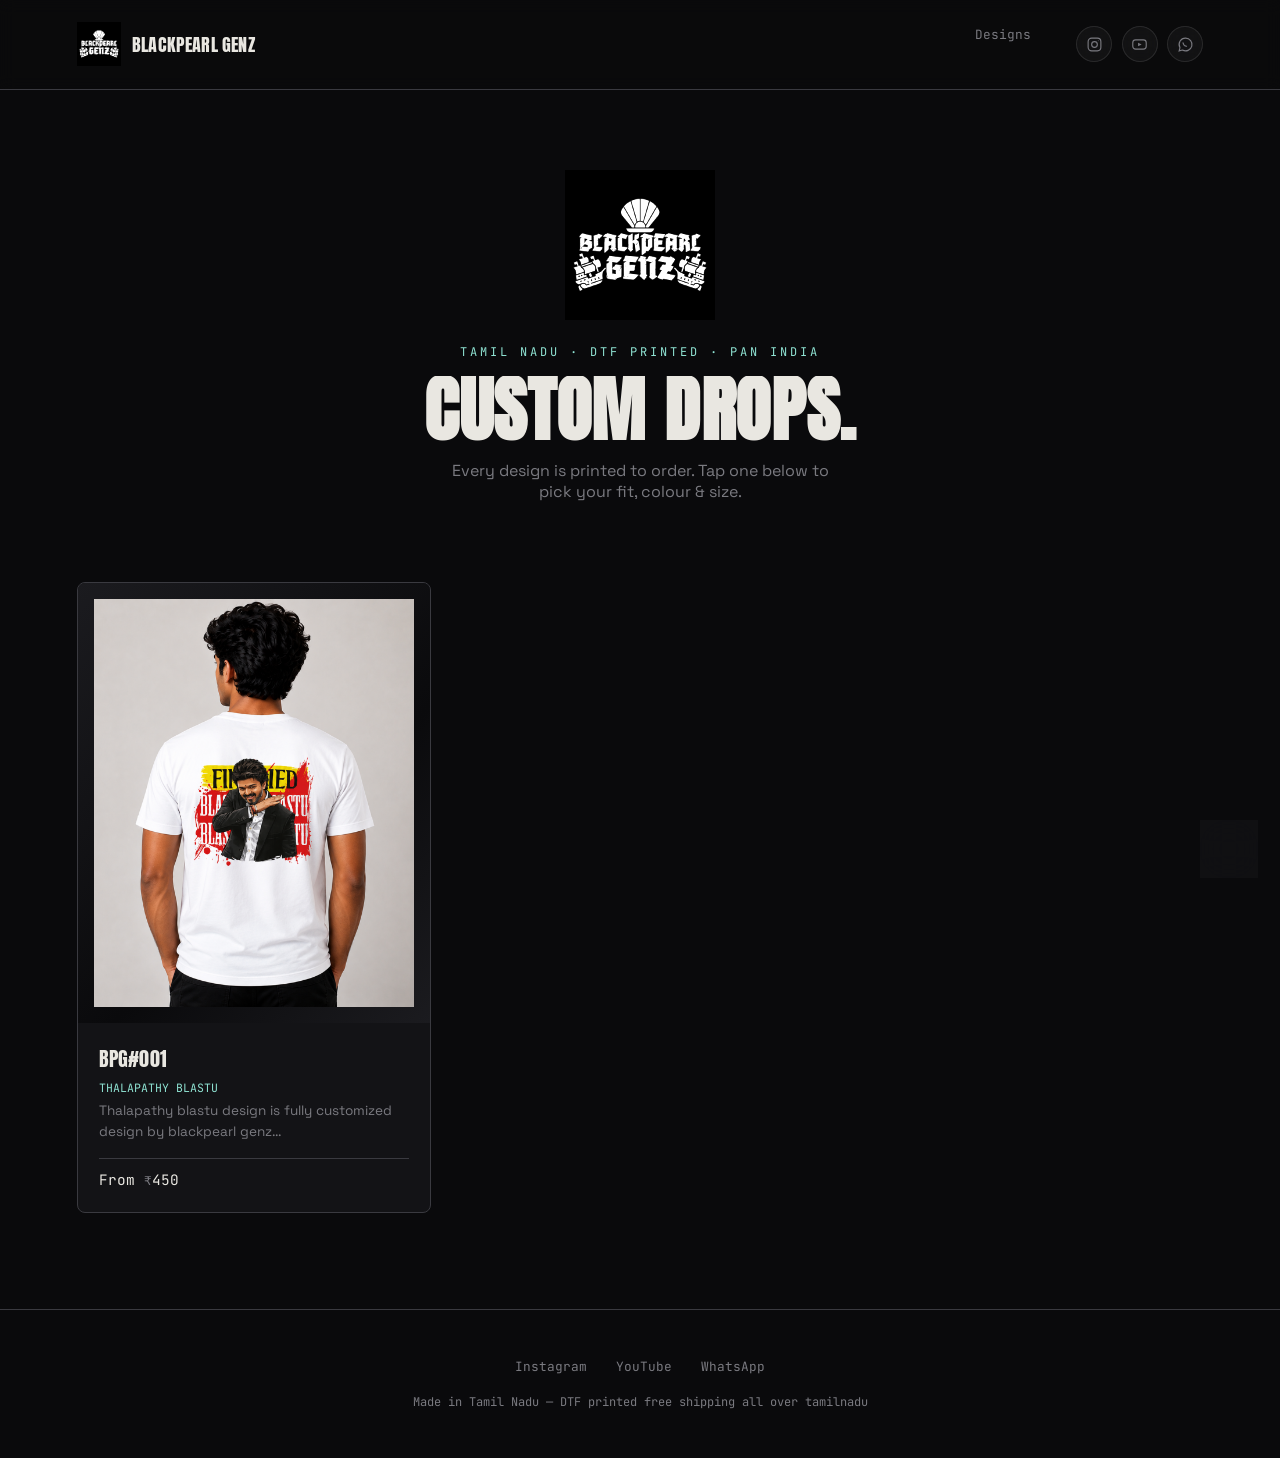
==== index.html @ fad4deaf "add site files" ====
<!DOCTYPE html>
<html lang="en">
<head>
<meta charset="UTF-8">
<meta name="viewport" content="width=device-width, initial-scale=1.0">
<title>BLACKPEARL GENZ — Custom Printed T-Shirts</title>
<link rel="preconnect" href="https://fonts.googleapis.com">
<link rel="preconnect" href="https://fonts.gstatic.com" crossorigin>
<link href="https://fonts.googleapis.com/css2?family=Anton&family=Space+Grotesk:wght@400;500;700&family=JetBrains+Mono:wght@400;500;700&display=swap" rel="stylesheet">
<link rel="stylesheet" href="style.css">
</head>
<body>

<nav class="nav">
  <a href="index.html" class="nav-brand">
    <img src="images/logo.png" alt="Blackpearl Genz" class="nav-logo-img">
    <span class="nav-brand-name display">Blackpearl Genz</span>
  </a>
  <div class="nav-links">
    <a href="#designs">Designs</a>
    <div class="nav-social">
      <a href="https://instagram.com/YOUR_HANDLE" target="_blank" rel="noopener" class="social-btn" aria-label="Instagram">
        <svg viewBox="0 0 24 24" fill="none" stroke="currentColor" stroke-width="1.6"><rect x="3" y="3" width="18" height="18" rx="5"/><circle cx="12" cy="12" r="4"/><circle cx="17.3" cy="6.7" r="0.6" fill="currentColor" stroke="none"/></svg>
      </a>
      <a href="https://youtube.com/@YOUR_CHANNEL" target="_blank" rel="noopener" class="social-btn" aria-label="YouTube">
        <svg viewBox="0 0 24 24" fill="none" stroke="currentColor" stroke-width="1.6"><rect x="2.5" y="5.5" width="19" height="13" rx="4"/><path d="M10 9.5l5 2.5-5 2.5z" fill="currentColor" stroke="none"/></svg>
      </a>
      <a href="https://wa.me/91YOURNUMBER" target="_blank" rel="noopener" class="social-btn" aria-label="WhatsApp">
        <svg viewBox="0 0 24 24" fill="none" stroke="currentColor" stroke-width="1.6"><path d="M12 3a9 9 0 00-7.8 13.5L3 21l4.7-1.2A9 9 0 1012 3z"/><path d="M8.5 9.5c.3 2.6 2.4 4.7 5 5" stroke-linecap="round"/></svg>
      </a>
    </div>
  </div>
</nav>

<a href="https://wa.me/91YOURNUMBER" target="_blank" rel="noopener" class="whatsapp-float" aria-label="Chat on WhatsApp">
  <svg viewBox="0 0 24 24" fill="none" stroke="currentColor" stroke-width="1.6"><path d="M12 3a9 9 0 00-7.8 13.5L3 21l4.7-1.2A9 9 0 1012 3z"/><path d="M8.5 9.5c.3 2.6 2.4 4.7 5 5" stroke-linecap="round"/></svg>
</a>

<section class="hero">
  <img src="images/logo.png" alt="Blackpearl Genz" class="hero-logo">
  <div class="eyebrow">Tamil Nadu &middot; DTF Printed &middot; Pan India</div>
  <h1 class="display hero-title">Custom drops.</h1>
  <p>Every design is printed to order. Tap one below to pick your fit, colour &amp; size.</p>
</section>

<section class="grid-section" id="designs">
  <div class="product-grid" id="product-grid"></div>
</section>

<footer>
  <div class="footer-links">
    <a href="https://instagram.com/YOUR_HANDLE" target="_blank" rel="noopener">Instagram</a>
    <a href="https://youtube.com/@YOUR_CHANNEL" target="_blank" rel="noopener">YouTube</a>
    <a href="https://wa.me/91YOURNUMBER" target="_blank" rel="noopener">WhatsApp</a>
  </div>
  <div class="footer-note">Made in Tamil Nadu — DTF printed free shipping all over tamilnadu</div>
</footer>

<script src="products-data.js"></script>
<script>
  const grid = document.getElementById('product-grid');

  DESIGNS.forEach((d, index) => {
    const card = document.createElement('a');
    card.href = `product.html?code=${encodeURIComponent(d.code)}`;
    card.className = 'card reveal';
    card.style.transitionDelay = `${index * 80}ms`;

    card.innerHTML = `
      <div class="card-image">
        <img class="card-img" src="${d.fits[0].images[0]}" data-images='${JSON.stringify(d.fits[0].images)}' data-index="0"
             alt="${d.code}" onerror="this.parentElement.innerHTML='${d.code} — add photo';">
      </div>
      <div class="card-body">
        <div class="card-name display">${d.code}</div>
        <div class="card-sub">${d.name}</div>
        <div class="card-desc">${d.description}</div>
        <div class="card-price">From <span>₹</span>${d.cardPrice}</div>
      </div>
    `;
    grid.appendChild(card);
  });

  // Auto-cycle each card's photo gallery
  const prefersReducedMotion = window.matchMedia('(prefers-reduced-motion: reduce)').matches;
  if (!prefersReducedMotion) {
    setInterval(() => {
      document.querySelectorAll('.card-img').forEach(img => {
        let images;
        try { images = JSON.parse(img.dataset.images); } catch (e) { return; }
        if (!images || images.length <= 1) return;
        let idx = (parseInt(img.dataset.index, 10) + 1) % images.length;
        img.dataset.index = idx;
        img.style.opacity = 0;
        setTimeout(() => { img.src = images[idx]; img.style.opacity = 1; }, 350);
      });
    }, 3200);
  }

  // Fade-up reveal on scroll
  const revealObserver = new IntersectionObserver((entries) => {
    entries.forEach(entry => {
      if (entry.isIntersecting) {
        entry.target.classList.add('in-view');
        revealObserver.unobserve(entry.target);
      }
    });
  }, { threshold: 0.15 });
  document.querySelectorAll('.reveal').forEach(el => revealObserver.observe(el));
</script>

</body>
</html>
---- style.css ----
:root{
  --bg:        #0a0a0c;
  --surface:   #131316;
  --surface-2: #1b1b1f;
  --ink:       #e9e7e1;
  --muted:     #7a7a80;
  --pearl:     #8fe3d3;
  --sheen:     #b98fe3;
  --stitch:    #3a3a40;
}

*{ margin:0; padding:0; box-sizing:border-box; }
html{ scroll-behavior:smooth; }
body{
  background:var(--bg);
  color:var(--ink);
  font-family:'Space Grotesk', sans-serif;
}
a{ color:inherit; text-decoration:none; }
.display{ font-family:'Anton', sans-serif; letter-spacing:0.01em; text-transform:uppercase; }
.mono{ font-family:'JetBrains Mono', monospace; }

/* ---------- NAV ---------- */
.nav{
  display:flex; justify-content:space-between; align-items:center;
  padding:1.4rem 6vw;
  border-bottom:1px solid var(--stitch);
  position:sticky; top:0; background:rgba(10,10,12,0.9);
  backdrop-filter:blur(8px);
  z-index:10;
}
.nav-logo{ font-size:1.3rem; }
.nav-logo-img{ height:44px; width:auto; filter:invert(1) brightness(1.15); display:block; }
.nav-brand{ display:flex; align-items:center; }
.nav-links{ display:flex; gap:1.6rem; font-family:'JetBrains Mono', monospace; font-size:0.8rem; color:var(--muted); }
.nav-links a:hover{ color:var(--pearl); }

/* ---------- HOME HERO ---------- */
.hero{
  padding:5rem 6vw 3rem;
  text-align:center;
  position:relative;
  overflow:hidden;
}
.hero .eyebrow{
  position:relative; z-index:1;
  font-family:'JetBrains Mono', monospace; font-size:0.75rem;
  letter-spacing:0.25em; color:var(--pearl); text-transform:uppercase;
  margin-bottom:1rem;
}
.hero-logo{
  width:150px;
  height:auto;
  margin:0 auto 1.5rem;
  display:block;
  filter:invert(1) brightness(1.15);
}
.hero h1{ position:relative; z-index:1; font-size:clamp(2.4rem, 7vw, 4.5rem); line-height:0.95; }
.hero-title{
  background:linear-gradient(100deg, var(--ink) 30%, var(--pearl) 50%, var(--sheen) 65%, var(--ink) 85%);
  background-size:250% 100%;
  -webkit-background-clip:text; background-clip:text; color:transparent;
  animation:sheen-shift 8s ease-in-out infinite;
}
.hero p{ position:relative; z-index:1; color:var(--muted); margin-top:1rem; max-width:40ch; margin-left:auto; margin-right:auto; }

/* ---------- SCROLL REVEAL ---------- */
.reveal{
  opacity:0;
  transform:translateY(24px);
  transition:opacity 0.6s ease, transform 0.6s ease;
}
.reveal.in-view{ opacity:1; transform:translateY(0); }

/* ---------- PRODUCT GRID ---------- */
.grid-section{ padding:2rem 6vw 6rem; }
.product-grid{
  display:grid;
  grid-template-columns:repeat(auto-fill, minmax(260px, 1fr));
  gap:2rem;
  max-width:1200px;
  margin:0 auto;
}
.card{
  background:var(--surface);
  border:1px solid var(--stitch);
  border-radius:8px;
  overflow:hidden;
  transition:transform 0.25s ease, box-shadow 0.25s ease, border-color 0.25s ease;
  display:flex;
  flex-direction:column;
}
.card:hover{
  transform:translateY(-6px);
  box-shadow:0 20px 40px rgba(0,0,0,0.45);
  border-color:var(--pearl);
}
.card-image{
  width:100%;
  aspect-ratio:4/5;
  background:linear-gradient(135deg, var(--surface-2), #0a0a0c 60%, var(--surface-2));
  display:flex; align-items:center; justify-content:center;
  color:var(--muted);
  font-family:'JetBrains Mono', monospace;
  font-size:0.75rem;
  text-align:center;
  padding:1rem;
  overflow:hidden;
}
.card-image img{
  width:100%; height:100%; object-fit:cover; display:block;
  transition:opacity 0.35s ease, transform 0.5s ease;
}
.card:hover .card-image img{ transform:scale(1.06); }
.card-body{ padding:1.2rem 1.3rem 1.4rem; display:flex; flex-direction:column; gap:0.4rem; flex:1; }
.card-name{ font-size:1.25rem; }
.card-sub{ font-family:'JetBrains Mono', monospace; font-size:0.72rem; color:var(--pearl); }
.card-desc{ color:var(--muted); font-size:0.85rem; line-height:1.5; flex:1; }
.card-price{ font-family:'JetBrains Mono', monospace; font-size:0.9rem; margin-top:0.6rem; padding-top:0.7rem; border-top:1px solid var(--stitch); }
.card-price span{ color:var(--muted); font-size:0.72rem; }

.card-price-list{
  margin-top:0.6rem;
  display:flex;
  flex-direction:column;
  gap:0.35rem;
  border-top:1px solid var(--stitch);
  padding-top:0.7rem;
}
.card-fit-price{
  display:flex;
  justify-content:space-between;
  font-family:'JetBrains Mono', monospace;
  font-size:0.78rem;
}
.card-fit-price span:first-child{ color:var(--muted); }
.card-fit-price span:last-child{ color:var(--pearl); font-weight:700; }

.price-summary{
  display:flex;
  flex-direction:column;
  gap:0.5rem;
  background:var(--surface);
  border:1px solid var(--stitch);
  border-radius:8px;
  padding:1rem 1.2rem;
  margin-top:1.4rem;
}
.price-summary .card-fit-price{ font-size:0.85rem; }

/* ---------- PRODUCT DETAIL ---------- */
.detail{
  max-width:1100px;
  margin:0 auto;
  padding:3rem 6vw 6rem;
  display:grid;
  grid-template-columns:1fr 1fr;
  gap:3.5rem;
}
@media (max-width:800px){ .detail{ grid-template-columns:1fr; } }

.detail-image{
  width:100%;
  aspect-ratio:4/5;
  border-radius:8px;
  background:linear-gradient(135deg, var(--surface-2), #0a0a0c 60%, var(--surface-2));
  overflow:hidden;
  display:flex; align-items:center; justify-content:center;
  color:var(--muted);
  font-family:'JetBrains Mono', monospace;
  border:1px solid var(--stitch);
}
.detail-image img{ width:100%; height:100%; object-fit:cover; }

.thumb-row{ display:flex; gap:0.7rem; margin-top:0.8rem; flex-wrap:wrap; }
.thumb{
  width:64px; height:64px; border-radius:6px; overflow:hidden; cursor:pointer;
  border:1px solid var(--stitch); opacity:0.6; transition:opacity 0.2s ease, border-color 0.2s ease;
}
.thumb img{ width:100%; height:100%; object-fit:cover; display:block; }
.thumb:hover{ opacity:0.85; }
.thumb.active{ opacity:1; border-color:var(--pearl); }

.detail-name{ font-size:clamp(2rem,4vw,2.8rem); line-height:1; }
.detail-sub{ font-family:'JetBrains Mono', monospace; color:var(--pearl); font-size:0.85rem; margin-top:0.5rem; }
.detail-desc{ color:#c9c7c1; line-height:1.6; margin-top:1.2rem; }
.detail-note{ font-family:'JetBrains Mono', monospace; font-size:0.75rem; color:var(--sheen); margin-top:0.8rem; }

.fit-tab-row{ display:flex; flex-wrap:wrap; gap:0.6rem; margin-top:0.6rem; }
.fit-tab{
  font-family:'JetBrains Mono', monospace; font-size:0.78rem;
  background:transparent; border:1px solid var(--stitch); color:var(--muted);
  padding:0.55rem 1rem; border-radius:20px; cursor:pointer;
  transition:border-color 0.2s ease, color 0.2s ease;
}
.fit-tab:hover{ border-color:var(--pearl); color:var(--ink); }
.fit-tab.active{ border-color:var(--pearl); color:var(--pearl); background:rgba(143,227,211,0.08); }

.chip-row{ display:flex; flex-wrap:wrap; gap:0.5rem; margin-top:1.2rem; }
.chip{
  font-family:'JetBrains Mono', monospace; font-size:0.75rem;
  border:1px solid var(--stitch); padding:0.35rem 0.7rem; border-radius:20px;
  color:var(--muted);
}

.detail h3{ margin-top:2rem; margin-bottom:0.8rem; font-size:1rem; font-family:'JetBrains Mono', monospace; color:var(--ink); letter-spacing:0.05em; text-transform:uppercase; }

table.spec, table.price{
  width:100%; border-collapse:collapse;
  font-family:'JetBrains Mono', monospace; font-size:0.78rem;
}
table.spec th, table.spec td, table.price td{
  text-align:left; padding:0.5rem 0.4rem; border-bottom:1px solid var(--stitch); color:var(--muted);
}
table.spec th{ color:var(--ink); font-weight:500; }
table.price td:last-child{ text-align:right; color:var(--pearl); font-weight:700; }

.size-chart-img{ width:100%; border-radius:6px; margin-top:0.5rem; border:1px solid var(--stitch); }

.btn{
  font-family:'JetBrains Mono', monospace; font-size:0.85rem;
  letter-spacing:0.06em; text-transform:uppercase;
  padding:1rem 1.8rem; border-radius:3px; display:inline-block;
  margin-top:2rem; transition:transform 0.2s ease, box-shadow 0.2s ease;
  position:relative; overflow:hidden;
}
.btn:focus-visible{ outline:2px solid var(--pearl); outline-offset:3px; }
.btn-primary{ background:var(--pearl); color:#0a0a0c; }
.btn-primary:hover{ transform:translateY(-2px); box-shadow:0 8px 24px rgba(143,227,211,0.25); }
.btn-primary::after{
  content:'';
  position:absolute; top:0; left:-60%;
  width:40%; height:100%;
  background:linear-gradient(120deg, transparent, rgba(255,255,255,0.5), transparent);
  transform:skewX(-20deg);
  transition:left 0.6s ease;
}
.btn-primary:hover::after{ left:130%; }

.back-link{ font-family:'JetBrains Mono', monospace; font-size:0.8rem; color:var(--muted); display:inline-block; margin-bottom:1.5rem; }
.back-link:hover{ color:var(--pearl); }

footer{
  padding:3rem 6vw; text-align:center; border-top:1px solid var(--stitch);
  color:var(--muted); font-family:'JetBrains Mono', monospace; font-size:0.75rem;
}
.footer-links{
  display:flex; gap:1.8rem; justify-content:center; flex-wrap:wrap;
  font-family:'JetBrains Mono', monospace; font-size:0.8rem; margin-bottom:1.2rem;
}
.footer-links a{ color:var(--muted); transition:color 0.2s ease; }
.footer-links a:hover{ color:var(--pearl); }
.footer-note{ color:var(--muted); font-size:0.75rem; }

/* ---------- NAV BRAND + SOCIAL ---------- */
.nav-brand{ display:flex; align-items:center; gap:0.7rem; }
.nav-brand-name{ font-size:1.15rem; letter-spacing:0.01em; color:var(--ink); white-space:nowrap; }

.nav-social{ display:flex; gap:0.6rem; margin-left:1.2rem; }
.social-btn{
  width:36px; height:36px; border-radius:50%;
  display:flex; align-items:center; justify-content:center;
  background:rgba(255,255,255,0.04);
  border:1px solid rgba(255,255,255,0.1);
  backdrop-filter:blur(10px); -webkit-backdrop-filter:blur(10px);
  color:var(--muted);
  transition:color 0.25s ease, border-color 0.25s ease, box-shadow 0.25s ease, transform 0.25s ease;
}
.social-btn svg{ width:17px; height:17px; }
.social-btn:hover{
  color:var(--pearl); border-color:var(--pearl); transform:translateY(-2px);
  box-shadow:0 6px 18px rgba(143,227,211,0.25);
}

/* ---------- GLASSY GLOW ANIMATION ---------- */
@keyframes sheen-shift{
  0%,100%{ background-position:0% 50%; }
  50%{ background-position:100% 50%; }
}

@keyframes glow-cycle{
  0%,100%{ box-shadow:0 0 0 1px rgba(143,227,211,0.3), 0 8px 24px rgba(143,227,211,0.18); }
  50%{ box-shadow:0 0 0 1px rgba(185,143,227,0.3), 0 8px 24px rgba(185,143,227,0.18); }
}

.whatsapp-float{
  position:fixed; bottom:22px; right:22px; z-index:50;
  width:58px; height:58px; border-radius:50%;
  display:flex; align-items:center; justify-content:center;
  background:rgba(19,19,22,0.7);
  border:1px solid rgba(255,255,255,0.14);
  backdrop-filter:blur(14px); -webkit-backdrop-filter:blur(14px);
  color:var(--pearl);
  animation:glow-cycle 6s ease-in-out infinite;
  transition:transform 0.2s ease;
}
.whatsapp-float svg{ width:28px; height:28px; }
.whatsapp-float:hover{ transform:scale(1.08); }

@media (max-width:650px){
  .nav-brand-name{ display:none; }
  .nav-social{ margin-left:0.6rem; }
}

/* ---------- BIG PRICE DISPLAY ---------- */
.price-big-wrap{
  margin-top:1.2rem;
  padding:1.2rem 1.4rem;
  background:rgba(255,255,255,0.03);
  border:1px solid rgba(255,255,255,0.08);
  backdrop-filter:blur(14px); -webkit-backdrop-filter:blur(14px);
  border-radius:10px;
  animation:glow-cycle 7s ease-in-out infinite;
}
.price-big-label{
  font-family:'JetBrains Mono', monospace; font-size:0.72rem; letter-spacing:0.1em;
  text-transform:uppercase; color:var(--muted); margin-bottom:0.3rem;
}
.price-big{
  font-family:'Anton', sans-serif;
  font-size:clamp(2.4rem, 6vw, 3.4rem);
  line-height:1;
  background:linear-gradient(100deg, var(--ink) 30%, var(--pearl) 55%, var(--sheen) 70%, var(--ink) 85%);
  background-size:250% 100%;
  -webkit-background-clip:text; background-clip:text; color:transparent;
  animation:sheen-shift 9s ease-in-out infinite;
}

@media (prefers-reduced-motion: reduce){
  .whatsapp-float, .price-big-wrap{ animation:none; }
  .price-big, .hero-title{ animation:none; }
  .reveal{ opacity:1; transform:none; transition:none; }
  .card:hover .card-image img{ transform:none; }
}
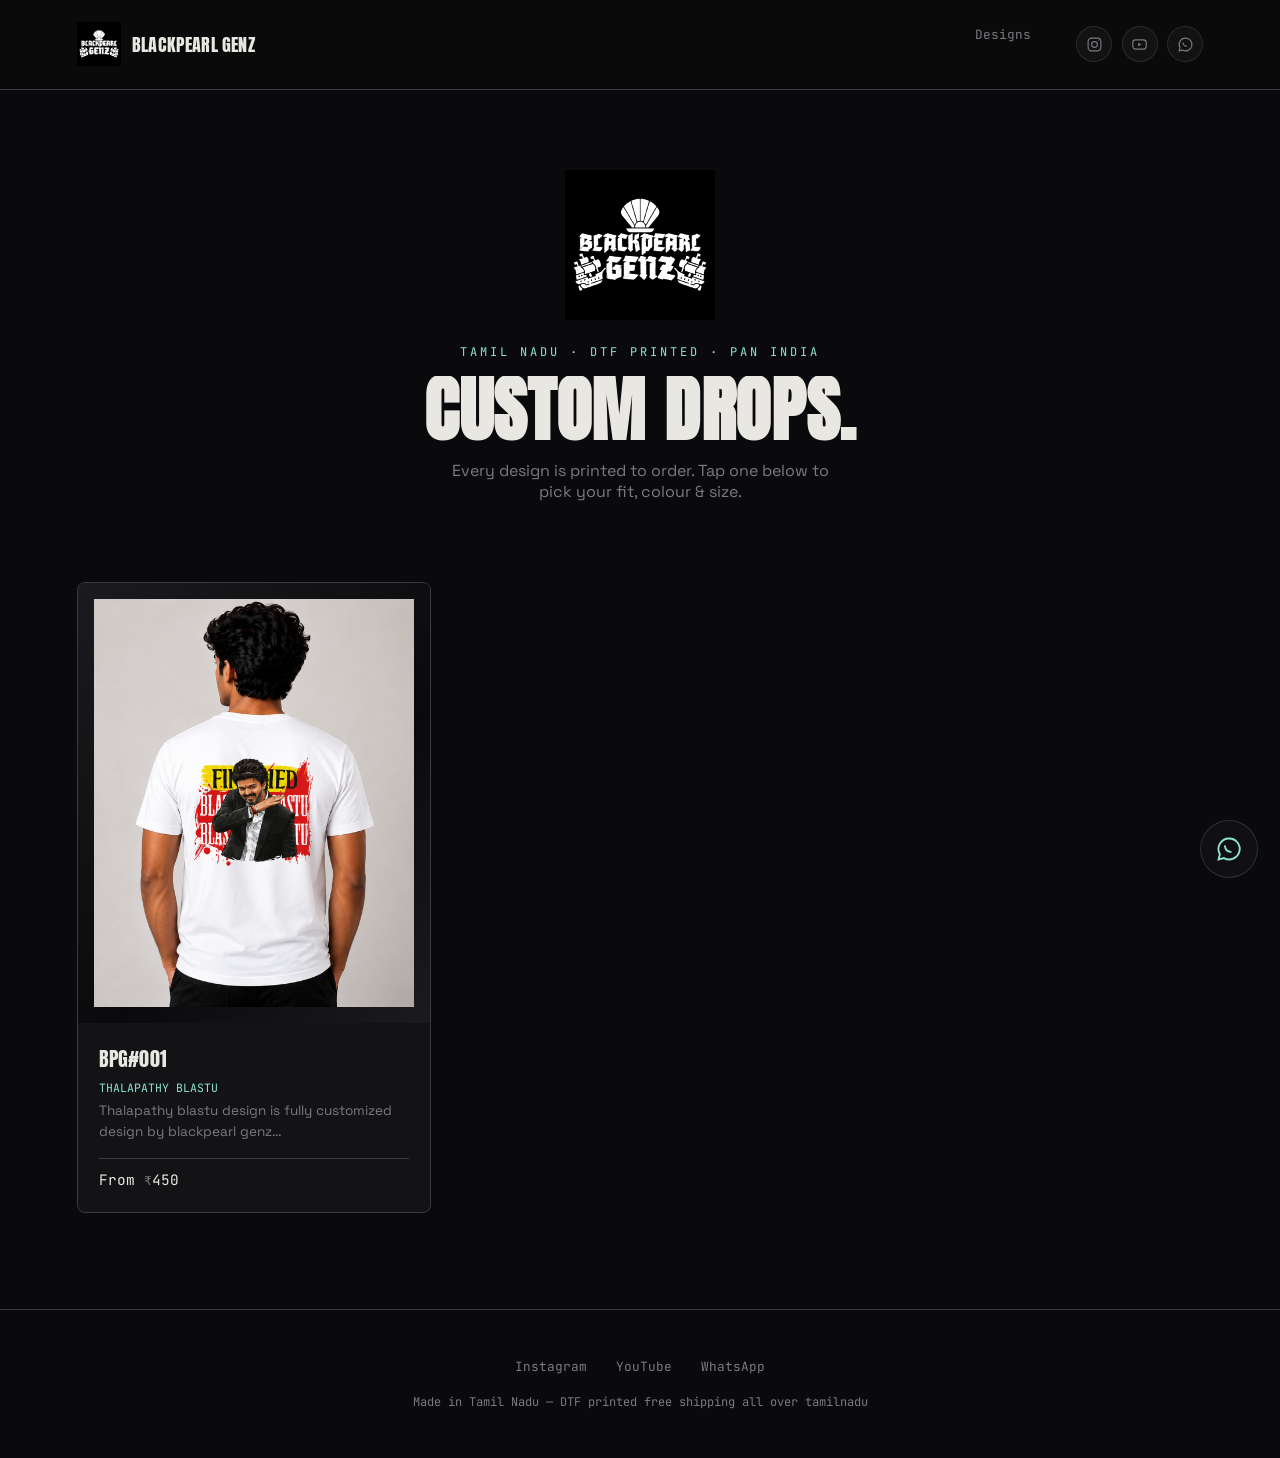
==== commit 8229d800: "add site files" ====
--- a/index.html
+++ b/index.html
@@ -19,20 +19,20 @@
   <div class="nav-links">
     <a href="#designs">Designs</a>
     <div class="nav-social">
-      <a href="https://instagram.com/YOUR_HANDLE" target="_blank" rel="noopener" class="social-btn" aria-label="Instagram">
+      <a href="https://www.instagram.com/blackpearl_genz?igsh=N2E1bndnd2pka25q" target="_blank" rel="noopener" class="social-btn" aria-label="Instagram">
         <svg viewBox="0 0 24 24" fill="none" stroke="currentColor" stroke-width="1.6"><rect x="3" y="3" width="18" height="18" rx="5"/><circle cx="12" cy="12" r="4"/><circle cx="17.3" cy="6.7" r="0.6" fill="currentColor" stroke="none"/></svg>
       </a>
-      <a href="https://youtube.com/@YOUR_CHANNEL" target="_blank" rel="noopener" class="social-btn" aria-label="YouTube">
+      <a href="https://youtube.com/@blackpearlgenz?si=UYn14PwFOhKcUYk9" target="_blank" rel="noopener" class="social-btn" aria-label="YouTube">
         <svg viewBox="0 0 24 24" fill="none" stroke="currentColor" stroke-width="1.6"><rect x="2.5" y="5.5" width="19" height="13" rx="4"/><path d="M10 9.5l5 2.5-5 2.5z" fill="currentColor" stroke="none"/></svg>
       </a>
-      <a href="https://wa.me/91YOURNUMBER" target="_blank" rel="noopener" class="social-btn" aria-label="WhatsApp">
+      <a href="https://wa.me/919363555927" target="_blank" rel="noopener" class="social-btn" aria-label="WhatsApp">
         <svg viewBox="0 0 24 24" fill="none" stroke="currentColor" stroke-width="1.6"><path d="M12 3a9 9 0 00-7.8 13.5L3 21l4.7-1.2A9 9 0 1012 3z"/><path d="M8.5 9.5c.3 2.6 2.4 4.7 5 5" stroke-linecap="round"/></svg>
       </a>
     </div>
   </div>
 </nav>
 
-<a href="https://wa.me/91YOURNUMBER" target="_blank" rel="noopener" class="whatsapp-float" aria-label="Chat on WhatsApp">
+<a href="https://wa.me/919363555927" target="_blank" rel="noopener" class="whatsapp-float" aria-label="Chat on WhatsApp">
   <svg viewBox="0 0 24 24" fill="none" stroke="currentColor" stroke-width="1.6"><path d="M12 3a9 9 0 00-7.8 13.5L3 21l4.7-1.2A9 9 0 1012 3z"/><path d="M8.5 9.5c.3 2.6 2.4 4.7 5 5" stroke-linecap="round"/></svg>
 </a>
 
@@ -49,9 +49,9 @@
 
 <footer>
   <div class="footer-links">
-    <a href="https://instagram.com/YOUR_HANDLE" target="_blank" rel="noopener">Instagram</a>
-    <a href="https://youtube.com/@YOUR_CHANNEL" target="_blank" rel="noopener">YouTube</a>
-    <a href="https://wa.me/91YOURNUMBER" target="_blank" rel="noopener">WhatsApp</a>
+    <a href="https://www.instagram.com/blackpearl_genz?igsh=N2E1bndnd2pka25q" target="_blank" rel="noopener">Instagram</a>
+    <a href="https://youtube.com/@blackpearlgenz?si=UYn14PwFOhKcUYk9" target="_blank" rel="noopener">YouTube</a>
+    <a href="https://wa.me/919363555927" target="_blank" rel="noopener">WhatsApp</a>
   </div>
   <div class="footer-note">Made in Tamil Nadu — DTF printed free shipping all over tamilnadu</div>
 </footer>
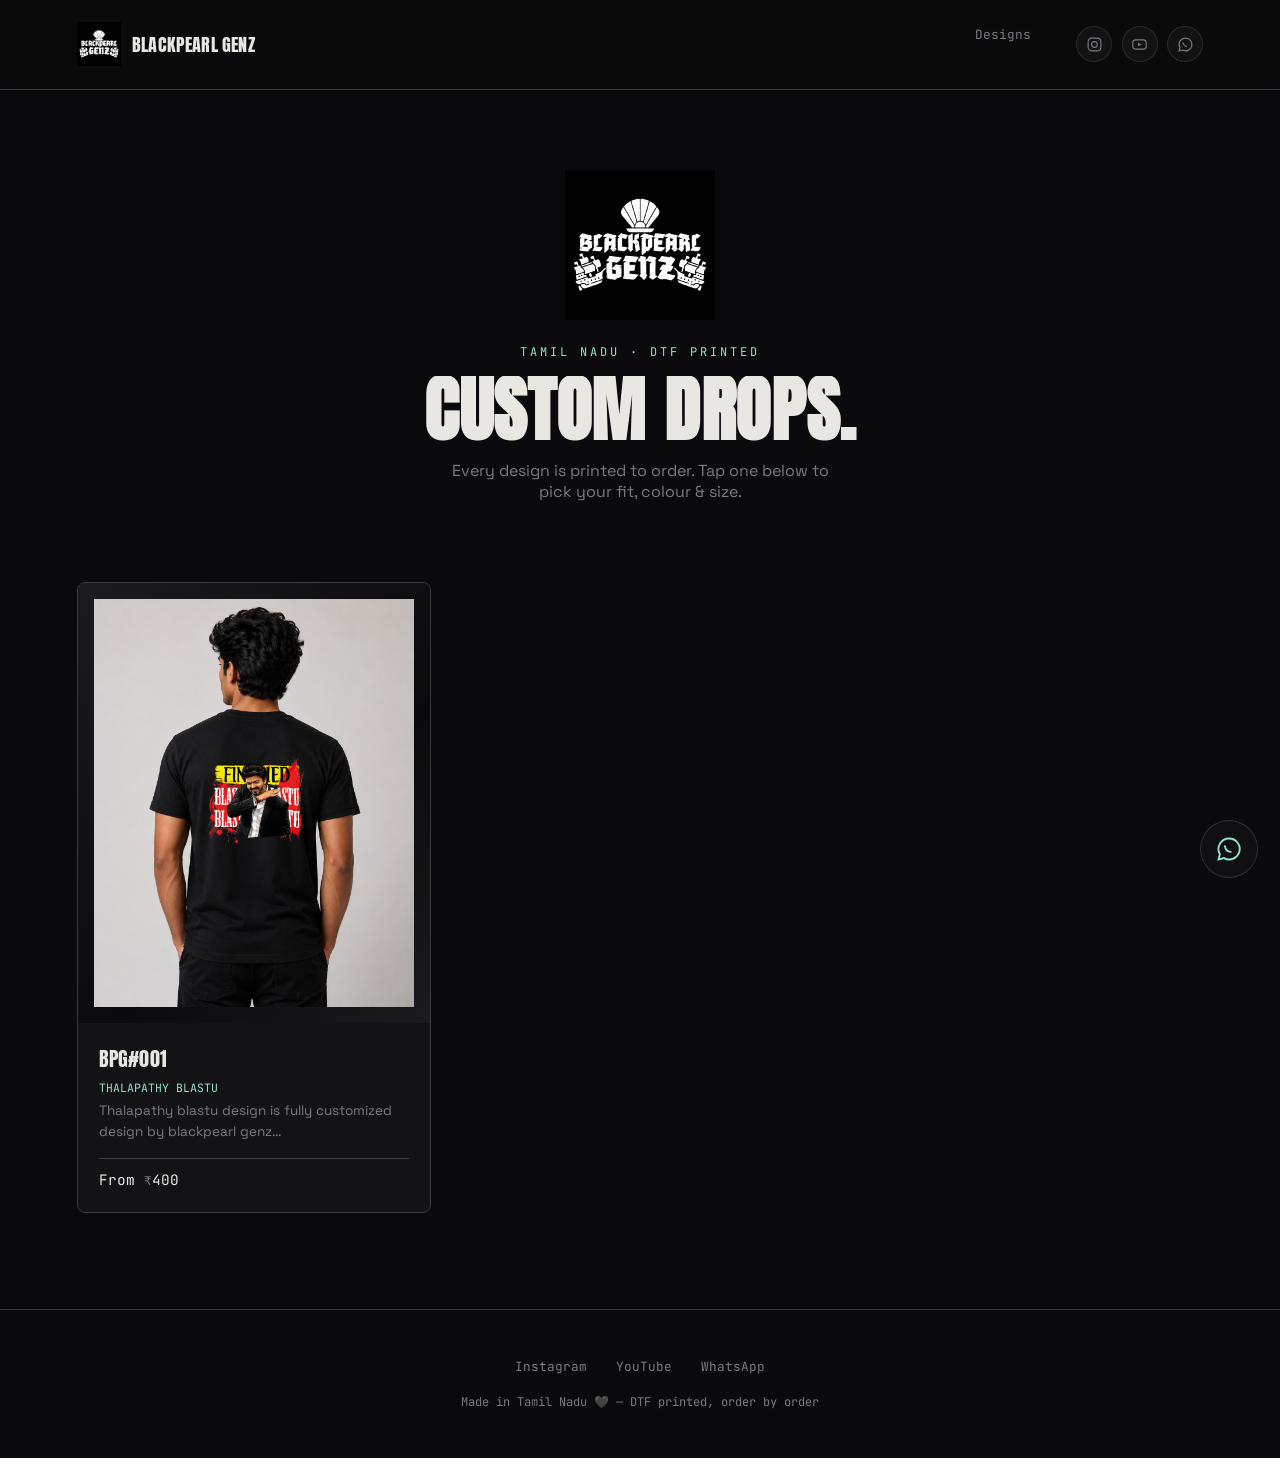
==== commit bb9d4fa4: "changes1" ====
--- a/index.html
+++ b/index.html
@@ -19,26 +19,26 @@
   <div class="nav-links">
     <a href="#designs">Designs</a>
     <div class="nav-social">
-      <a href="https://www.instagram.com/blackpearl_genz?igsh=N2E1bndnd2pka25q" target="_blank" rel="noopener" class="social-btn" aria-label="Instagram">
+      <a href="https://instagram.com/blackpearl_genz?igsh=N2E1bndnd2pka25q" target="_blank" rel="noopener" class="social-btn" aria-label="Instagram">
         <svg viewBox="0 0 24 24" fill="none" stroke="currentColor" stroke-width="1.6"><rect x="3" y="3" width="18" height="18" rx="5"/><circle cx="12" cy="12" r="4"/><circle cx="17.3" cy="6.7" r="0.6" fill="currentColor" stroke="none"/></svg>
       </a>
       <a href="https://youtube.com/@blackpearlgenz?si=UYn14PwFOhKcUYk9" target="_blank" rel="noopener" class="social-btn" aria-label="YouTube">
         <svg viewBox="0 0 24 24" fill="none" stroke="currentColor" stroke-width="1.6"><rect x="2.5" y="5.5" width="19" height="13" rx="4"/><path d="M10 9.5l5 2.5-5 2.5z" fill="currentColor" stroke="none"/></svg>
       </a>
-      <a href="https://wa.me/919363555927" target="_blank" rel="noopener" class="social-btn" aria-label="WhatsApp">
+      <a href="https://wa.me/919363555927" target="_blank" rel="noopener" class="social-btn wa-link" aria-label="WhatsApp">
         <svg viewBox="0 0 24 24" fill="none" stroke="currentColor" stroke-width="1.6"><path d="M12 3a9 9 0 00-7.8 13.5L3 21l4.7-1.2A9 9 0 1012 3z"/><path d="M8.5 9.5c.3 2.6 2.4 4.7 5 5" stroke-linecap="round"/></svg>
       </a>
     </div>
   </div>
 </nav>
 
-<a href="https://wa.me/919363555927" target="_blank" rel="noopener" class="whatsapp-float" aria-label="Chat on WhatsApp">
+<a href="https://wa.me/919363555927" target="_blank" rel="noopener" class="whatsapp-float wa-link" aria-label="Chat on WhatsApp">
   <svg viewBox="0 0 24 24" fill="none" stroke="currentColor" stroke-width="1.6"><path d="M12 3a9 9 0 00-7.8 13.5L3 21l4.7-1.2A9 9 0 1012 3z"/><path d="M8.5 9.5c.3 2.6 2.4 4.7 5 5" stroke-linecap="round"/></svg>
 </a>
 
 <section class="hero">
   <img src="images/logo.png" alt="Blackpearl Genz" class="hero-logo">
-  <div class="eyebrow">Tamil Nadu &middot; DTF Printed &middot; Pan India</div>
+  <div class="eyebrow">Tamil Nadu &middot; DTF Printed</div>
   <h1 class="display hero-title">Custom drops.</h1>
   <p>Every design is printed to order. Tap one below to pick your fit, colour &amp; size.</p>
 </section>
@@ -51,9 +51,9 @@
   <div class="footer-links">
     <a href="https://www.instagram.com/blackpearl_genz?igsh=N2E1bndnd2pka25q" target="_blank" rel="noopener">Instagram</a>
     <a href="https://youtube.com/@blackpearlgenz?si=UYn14PwFOhKcUYk9" target="_blank" rel="noopener">YouTube</a>
-    <a href="https://wa.me/919363555927" target="_blank" rel="noopener">WhatsApp</a>
+    <a href="https://wa.me/919363555927" target="_blank" rel="noopener" class="wa-link">WhatsApp</a>
   </div>
-  <div class="footer-note">Made in Tamil Nadu — DTF printed free shipping all over tamilnadu</div>
+  <div class="footer-note">Made in Tamil Nadu 🖤 — DTF printed, order by order</div>
 </footer>
 
 <script src="products-data.js"></script>
@@ -107,6 +107,8 @@
     });
   }, { threshold: 0.15 });
   document.querySelectorAll('.reveal').forEach(el => revealObserver.observe(el));
+
+  initWhatsAppLinks();
 </script>
 
 </body>
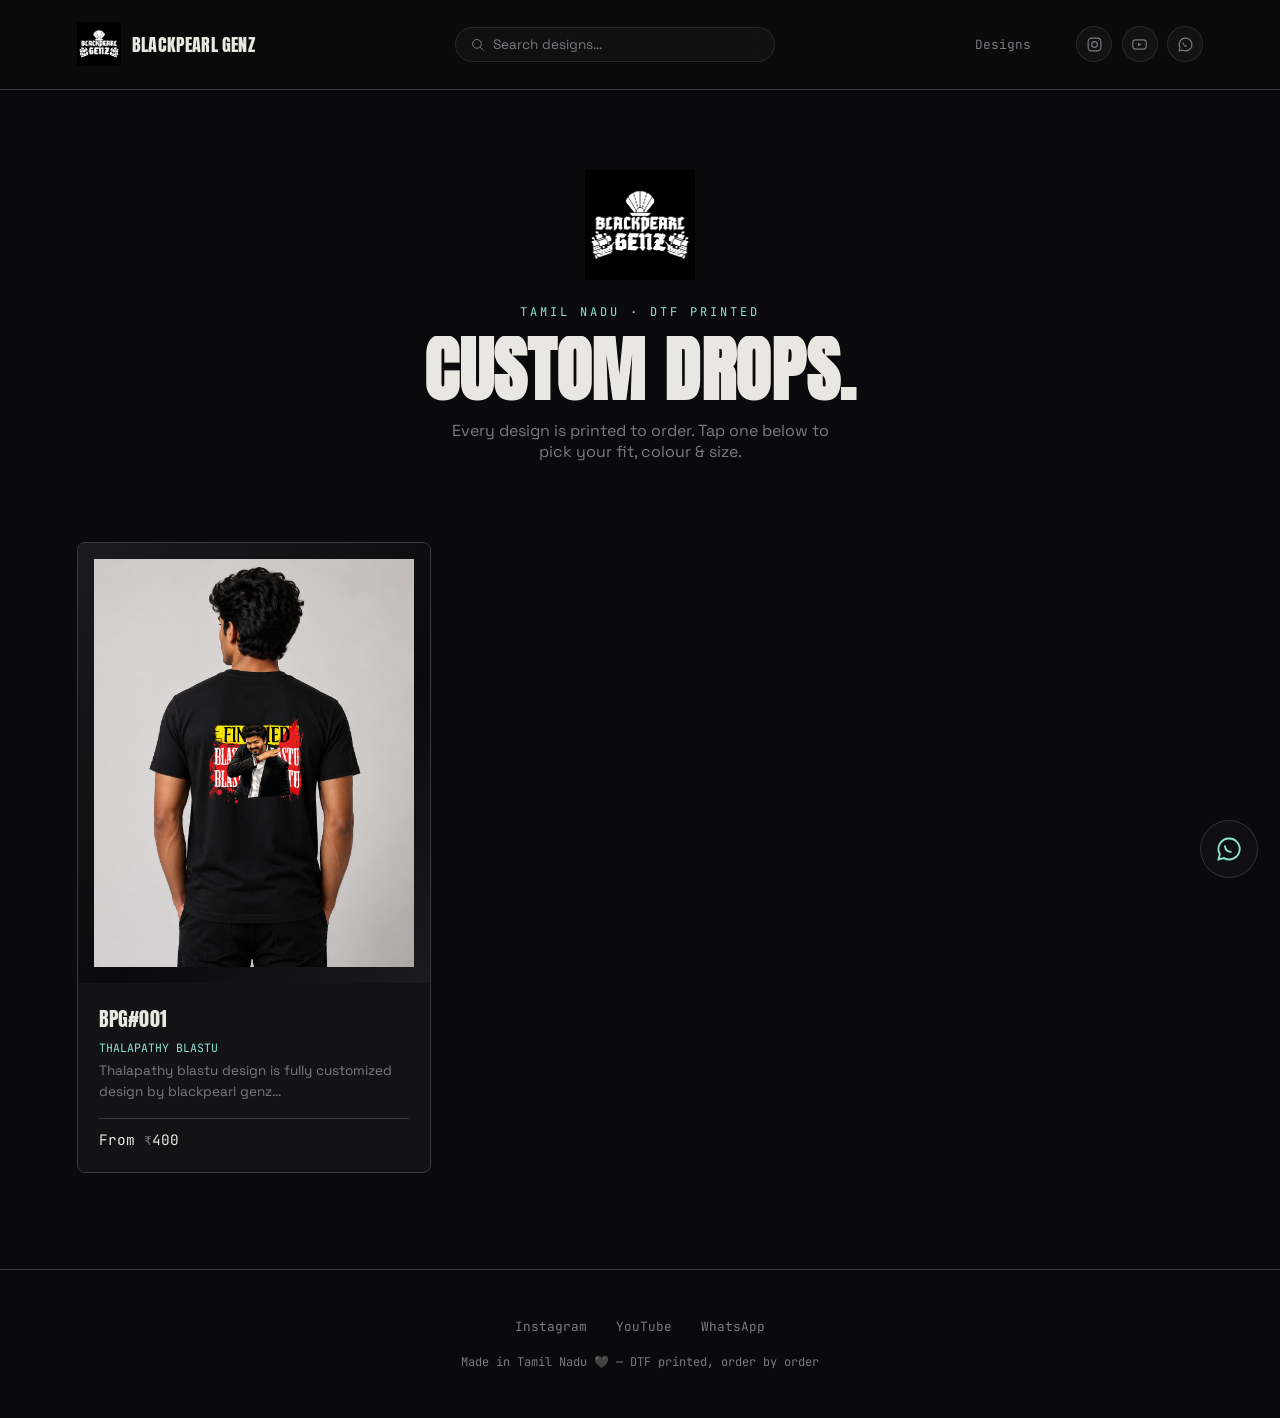
==== commit c8221e94: "changes2" ====
--- a/index.html
+++ b/index.html
@@ -16,6 +16,10 @@
     <img src="images/logo.png" alt="Blackpearl Genz" class="nav-logo-img">
     <span class="nav-brand-name display">Blackpearl Genz</span>
   </a>
+  <div class="nav-search">
+    <svg viewBox="0 0 24 24" fill="none" stroke="currentColor" stroke-width="1.6" class="search-icon"><circle cx="11" cy="11" r="7"/><path d="M21 21l-4.3-4.3" stroke-linecap="round"/></svg>
+    <input type="text" id="design-search" placeholder="Search designs..." autocomplete="off">
+  </div>
   <div class="nav-links">
     <a href="#designs">Designs</a>
     <div class="nav-social">
@@ -45,6 +49,7 @@
 
 <section class="grid-section" id="designs">
   <div class="product-grid" id="product-grid"></div>
+  <div id="no-results" class="no-results" style="display:none;">No designs match your search.</div>
 </section>
 
 <footer>
@@ -64,6 +69,7 @@
     const card = document.createElement('a');
     card.href = `product.html?code=${encodeURIComponent(d.code)}`;
     card.className = 'card reveal';
+    card.dataset.search = `${d.code} ${d.name} ${d.description}`.toLowerCase();
     card.style.transitionDelay = `${index * 80}ms`;
 
     card.innerHTML = `
@@ -108,6 +114,20 @@
   }, { threshold: 0.15 });
   document.querySelectorAll('.reveal').forEach(el => revealObserver.observe(el));
 
+  // Live search filter
+  const searchInput = document.getElementById('design-search');
+  const noResults = document.getElementById('no-results');
+  searchInput.addEventListener('input', () => {
+    const query = searchInput.value.trim().toLowerCase();
+    let visibleCount = 0;
+    document.querySelectorAll('.card').forEach(card => {
+      const matches = !query || card.dataset.search.includes(query);
+      card.style.display = matches ? '' : 'none';
+      if (matches) visibleCount++;
+    });
+    noResults.style.display = visibleCount === 0 ? 'block' : 'none';
+  });
+
   initWhatsAppLinks();
 </script>
 
--- a/style.css
+++ b/style.css
@@ -28,12 +28,42 @@
   position:sticky; top:0; background:rgba(10,10,12,0.9);
   backdrop-filter:blur(8px);
   z-index:10;
+  gap:1.2rem;
+  flex-wrap:wrap;
 }
 .nav-logo{ font-size:1.3rem; }
 .nav-logo-img{ height:44px; width:auto; filter:invert(1) brightness(1.15); display:block; }
 .nav-brand{ display:flex; align-items:center; }
-.nav-links{ display:flex; gap:1.6rem; font-family:'JetBrains Mono', monospace; font-size:0.8rem; color:var(--muted); }
+.nav-links{ display:flex; align-items:center; gap:1.6rem; font-family:'JetBrains Mono', monospace; font-size:0.8rem; color:var(--muted); }
 .nav-links a:hover{ color:var(--pearl); }
+
+.nav-search{
+  display:flex; align-items:center; gap:0.5rem;
+  background:rgba(255,255,255,0.03);
+  border:1px solid rgba(255,255,255,0.1);
+  backdrop-filter:blur(10px); -webkit-backdrop-filter:blur(10px);
+  border-radius:20px;
+  padding:0.5rem 0.9rem;
+  flex:1 1 220px;
+  max-width:320px;
+}
+.search-icon{ width:15px; height:15px; color:var(--muted); flex-shrink:0; }
+.nav-search input{
+  background:transparent; border:none; outline:none;
+  color:var(--ink); font-family:'Space Grotesk', sans-serif; font-size:0.85rem;
+  width:100%;
+}
+.nav-search input::placeholder{ color:var(--muted); }
+.nav-search:focus-within{ border-color:var(--pearl); }
+
+.no-results{
+  text-align:center; color:var(--muted); font-family:'JetBrains Mono', monospace;
+  font-size:0.9rem; padding:3rem 0;
+}
+
+@media (max-width:650px){
+  .nav-search{ order:3; flex:1 1 100%; max-width:none; }
+}
 
 /* ---------- HOME HERO ---------- */
 .hero{
@@ -49,7 +79,7 @@
   margin-bottom:1rem;
 }
 .hero-logo{
-  width:150px;
+  width:110px;
   height:auto;
   margin:0 auto 1.5rem;
   display:block;
